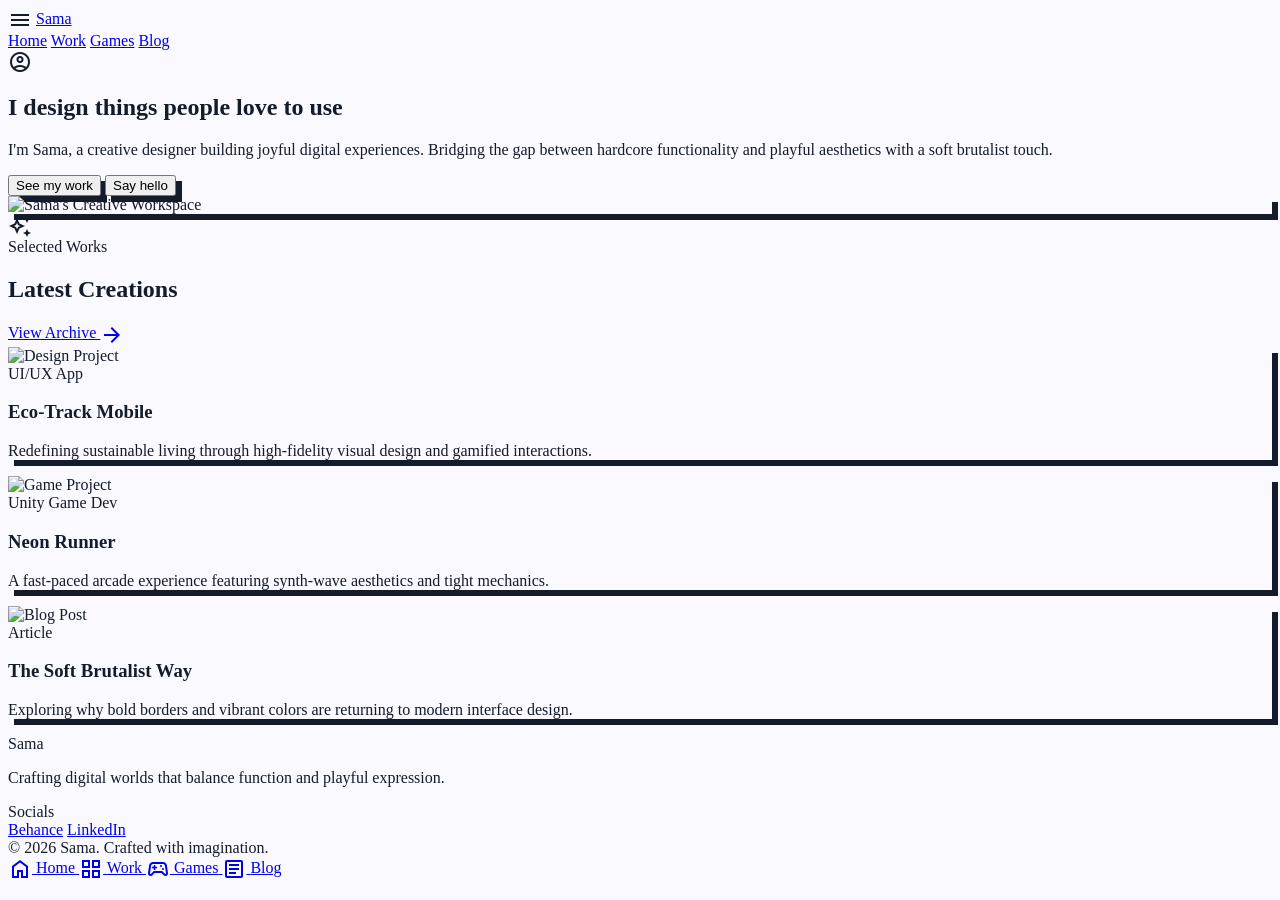
==== index.html @ e05d9c58 "fix spacing, socials and copyright on all pages" ====
<!DOCTYPE html>

<html class="light" lang="en"><head>
<meta charset="utf-8"/>
<meta content="width=device-width, initial-scale=1.0" name="viewport"/>
<title>Sama | Creative Portfolio</title>
<!-- Google Fonts -->
<link href="https://fonts.googleapis.com/css2?family=Syne:wght@700;800&amp;family=Plus+Jakarta+Sans:wght@400;600;700&amp;display=swap" rel="stylesheet"/>
<!-- Material Symbols -->
<link href="https://fonts.googleapis.com/css2?family=Material+Symbols+Outlined:wght,FILL@100..700,0..1&amp;display=swap" rel="stylesheet"/>
<link href="https://fonts.googleapis.com/css2?family=Material+Symbols+Outlined:wght,FILL@100..700,0..1&amp;display=swap" rel="stylesheet"/>
<script src="https://cdn.tailwindcss.com?plugins=forms,container-queries"></script>
<script id="tailwind-config">
  tailwind.config = {
    darkMode: "class",
    theme: {
      extend: {
        "colors": {
                "primary-container": "#6d28d9",
                "tertiary-fixed-dim": "#ffb0cd",
                "primary-fixed-dim": "#d3bbff",
                "tertiary-container": "#ab0467",
                "inverse-on-surface": "#edf0ff",
                "primary": "#5300b7",
                "on-primary": "#ffffff",
                "on-error": "#ffffff",
                "surface-container": "#e9edff",
                "surface": "#f9f9ff",
                "on-error-container": "#93000a",
                "tertiary": "#81004c",
                "surface-bright": "#f9f9ff",
                "inverse-surface": "#293040",
                "secondary-fixed-dim": "#4fdbc8",
                "surface-container-highest": "#dce2f7",
                "surface-container-high": "#e1e8fd",
                "secondary-fixed": "#71f8e4",
                "on-tertiary-fixed": "#3e0022",
                "surface-variant": "#dce2f7",
                "surface-container-lowest": "#ffffff",
                "tertiary-fixed": "#ffd9e4",
                "surface-container-low": "#f1f3ff",
                "outline-variant": "#ccc3d7",
                "on-tertiary-container": "#ffbcd4",
                "outline": "#7b7486",
                "on-surface": "#141b2b",
                "on-secondary-fixed": "#00201c",
                "on-primary-fixed": "#250059",
                "on-primary-container": "#dac5ff",
                "error": "#ba1a1a",
                "secondary-container": "#6df5e1",
                "on-tertiary-fixed-variant": "#8c0053",
                "inverse-primary": "#d3bbff",
                "on-primary-fixed-variant": "#5b00c5",
                "surface-dim": "#d3daef",
                "on-secondary": "#ffffff",
                "primary-fixed": "#ebddff",
                "background": "#f9f9ff",
                "secondary": "#006b5f",
                "on-secondary-fixed-variant": "#005048",
                "on-secondary-container": "#006f64",
                "on-background": "#141b2b",
                "on-surface-variant": "#4a4455",
                "surface-tint": "#7331df",
                "on-tertiary": "#ffffff",
                "error-container": "#ffdad6"
        },
        "borderRadius": {
                "DEFAULT": "1rem",
                "lg": "2rem",
                "xl": "3rem",
                "full": "9999px"
        },
        "spacing": {
                "base": "8px",
                "stack-gap": "32px",
                "container-padding": "24px",
                "section-gap": "120px",
                "grid-gutter": "24px",
                "max-width": "1280px"
        },
        "fontFamily": {
                "headline-md": ["Syne"],
                "headline-lg-mobile": ["Syne"],
                "display-xl": ["Syne"],
                "headline-lg": ["Syne"],
                "label-sm": ["Plus Jakarta Sans"],
                "body-lg": ["Plus Jakarta Sans"],
                "label-bold": ["Plus Jakarta Sans"],
                "body-md": ["Plus Jakarta Sans"]
        },
        "fontSize": {
                "headline-md": ["32px", {"lineHeight": "1.3", "fontWeight": "700"}],
                "headline-lg-mobile": ["32px", {"lineHeight": "1.2", "fontWeight": "700"}],
                "display-xl": ["72px", {"lineHeight": "1.1", "letterSpacing": "-0.02em", "fontWeight": "800"}],
                "headline-lg": ["48px", {"lineHeight": "1.2", "letterSpacing": "-0.01em", "fontWeight": "700"}],
                "label-sm": ["12px", {"lineHeight": "1.2", "fontWeight": "600"}],
                "body-lg": ["18px", {"lineHeight": "1.6", "fontWeight": "400"}],
                "label-bold": ["14px", {"lineHeight": "1.2", "fontWeight": "700"}],
                "body-md": ["16px", {"lineHeight": "1.6", "fontWeight": "400"}]
        }
      },
    },
  }
</script>
<style>
        .material-symbols-outlined {
            font-variation-settings: 'FILL' 0, 'wght' 400, 'GRAD' 0, 'opsz' 24;
            vertical-align: middle;
        }
        .soft-brutalist-shadow {
            box-shadow: 6px 6px 0px 0px #141b2b;
        }
        .soft-brutalist-shadow-hover:hover {
            box-shadow: 2px 2px 0px 0px #141b2b;
            transform: translate(4px, 4px);
        }
        .pill-button-transition {
            transition: all 0.2s cubic-bezier(0.4, 0, 0.2, 1);
        }
        body {
            background-color: #f9f9ff;
            color: #141b2b;
        }
    </style>
</head>
<body class="font-body-md overflow-x-hidden">
<!-- TopAppBar -->
<nav class="sticky top-0 w-full bg-surface/80 dark:bg-surface-dim/80 backdrop-blur-md border-b-2 border-on-surface dark:border-outline-variant z-50">
<div class="flex justify-between items-center px-grid-gutter py-4 max-w-max-width mx-auto">
<div class="flex items-center gap-4">
<span class="material-symbols-outlined text-primary" data-icon="menu">menu</span>
<a href="/index.html" class="font-headline-md text-headline-md font-bold text-on-surface dark:text-inverse-on-surface no-underline">Sama</a>
</div>
<!-- Desktop Nav -->
<div class="hidden md:flex items-center gap-8">
<a class="font-label-bold text-label-bold text-primary dark:text-primary-fixed-dim font-bold transition-colors duration-200" href="/index.html">Home</a>
<a class="font-label-bold text-label-bold text-on-surface-variant dark:text-surface-variant hover:text-secondary transition-colors duration-200" href="/work.html">Work</a>
<a class="font-label-bold text-label-bold text-on-surface-variant dark:text-surface-variant hover:text-secondary transition-colors duration-200" href="/games.html">Games</a>
<a class="font-label-bold text-label-bold text-on-surface-variant dark:text-surface-variant hover:text-secondary transition-colors duration-200" href="/blog.html">Blog</a>
</div>
<div class="flex items-center gap-2">
<span class="material-symbols-outlined text-primary" data-icon="account_circle">account_circle</span>
</div>
</div>
</nav>
<main class="max-w-max-width mx-auto px-grid-gutter">
<!-- Hero Section -->
<section class="mt-6 flex flex-col md:flex-row items-center gap-16 min-h-[716px]">
<div class="flex-1 space-y-stack-gap">
<h1 class="font-display-xl text-display-xl text-on-surface leading-tight">
                    I design things people <span class="text-primary italic">love</span> to use
                </h1>
<p class="font-body-lg text-body-lg text-on-surface-variant max-w-2xl">
                    I'm Sama, a creative designer building joyful digital experiences. Bridging the gap between hardcore functionality and playful aesthetics with a soft brutalist touch.
                </p>
<div class="flex flex-wrap gap-4">
<button class="pill-button-transition px-8 py-4 bg-primary text-on-primary rounded-full border-2 border-on-surface font-label-bold text-label-bold soft-brutalist-shadow hover:bg-secondary-fixed-dim hover:text-on-secondary-fixed active:translate-y-1">
                        See my work
                    </button>
<button class="pill-button-transition px-8 py-4 bg-surface text-primary rounded-full border-2 border-on-surface font-label-bold text-label-bold soft-brutalist-shadow hover:bg-tertiary-fixed hover:text-tertiary active:translate-y-1">
                        Say hello
                    </button>
</div>
</div>
<div class="flex-1 relative">
<div class="w-full aspect-square bg-secondary-container rounded-xl border-2 border-on-surface soft-brutalist-shadow overflow-hidden">
<img alt="Sama's Creative Workspace" class="w-full h-full object-cover" data-alt="A professional creative studio workspace with a high-end computer setup, vibrant neon lighting in teal and deep purple hues, and minimalist decor. The scene is captured in a high-contrast style with sharp edges and soft brutalist geometry, reflecting an energetic and modern design atmosphere. The lighting is low-key but punctuated by bright glowing accents, creating a sense of professional curiosity and technological warmth." src="https://lh3.googleusercontent.com/aida-public/[base64]"/>
</div>
<!-- Decorative element -->
<div class="absolute -bottom-6 -left-6 w-24 h-24 bg-tertiary-container border-2 border-on-surface rounded-full flex items-center justify-center animate-bounce">
<span class="material-symbols-outlined text-on-primary-container text-4xl" data-icon="auto_awesome">auto_awesome</span>
</div>
</div>
</section>
<!-- Featured Grid -->
<section class="mt-section-gap pb-section-gap">
<div class="flex justify-between items-end mb-stack-gap">
<div>
<span class="text-primary font-label-bold uppercase tracking-widest">Selected Works</span>
<h2 class="font-headline-lg text-headline-lg text-on-surface mt-2">Latest Creations</h2>
</div>
<a class="hidden md:flex items-center gap-2 text-primary font-label-bold hover:underline" href="#">
                    View Archive <span class="material-symbols-outlined" data-icon="arrow_forward">arrow_forward</span>
</a>
</div>
<div class="grid grid-cols-1 md:grid-cols-3 gap-grid-gutter">
<!-- Design Project Card -->
<div class="group bg-surface-container-lowest border-2 border-on-surface rounded-lg overflow-hidden soft-brutalist-shadow soft-brutalist-shadow-hover transition-all duration-300">
<div class="aspect-[4/3] overflow-hidden border-b-2 border-on-surface">
<img alt="Design Project" class="w-full h-full object-cover group-hover:scale-110 transition-transform duration-500" data-alt="A sophisticated mobile app interface displayed on a high-resolution screen with vibrant gradients of pink and deep purple. The UI features extreme rounded corners and bold black borders, reflecting a soft brutalist aesthetic. The composition is clean and focused, with generous white space around the device, set in a bright, modern studio environment with professional soft-box lighting." src="https://lh3.googleusercontent.com/aida-public/[base64]"/>
</div>
<div class="p-container-padding space-y-4">
<div class="flex gap-2">
<span class="px-3 py-1 rounded-full border border-primary text-primary bg-primary/10 font-label-sm text-label-sm">UI/UX</span>
<span class="px-3 py-1 rounded-full border border-secondary text-secondary bg-secondary/10 font-label-sm text-label-sm">App</span>
</div>
<h3 class="font-headline-md text-headline-md text-on-surface">Eco-Track Mobile</h3>
<p class="text-on-surface-variant font-body-md">Redefining sustainable living through high-fidelity visual design and gamified interactions.</p>
</div>
</div>
<!-- Game Card -->
<div class="group bg-surface-container-lowest border-2 border-on-surface rounded-lg overflow-hidden soft-brutalist-shadow soft-brutalist-shadow-hover transition-all duration-300">
<div class="aspect-[4/3] overflow-hidden border-b-2 border-on-surface bg-secondary-container">
<img alt="Game Project" class="w-full h-full object-cover group-hover:scale-110 transition-transform duration-500" data-alt="A stylized retro-inspired 2D video game scene with vibrant pixel art. The environment features a surreal landscape with teal trees and a deep purple sky. Bold outlines define the characters and objects, adhering to a modern soft-brutalist game design style. The mood is playful and energetic, illuminated by a warm ambient glow that suggests a sense of adventure and discovery." src="https://lh3.googleusercontent.com/aida-public/[base64]"/>
</div>
<div class="p-container-padding space-y-4">
<div class="flex gap-2">
<span class="px-3 py-1 rounded-full border border-tertiary text-tertiary bg-tertiary/10 font-label-sm text-label-sm">Unity</span>
<span class="px-3 py-1 rounded-full border border-on-surface text-on-surface bg-on-surface/5 font-label-sm text-label-sm">Game Dev</span>
</div>
<h3 class="font-headline-md text-headline-md text-on-surface">Neon Runner</h3>
<p class="text-on-surface-variant font-body-md">A fast-paced arcade experience featuring synth-wave aesthetics and tight mechanics.</p>
</div>
</div>
<!-- Blog Post Card -->
<div class="group bg-surface-container-lowest border-2 border-on-surface rounded-lg overflow-hidden soft-brutalist-shadow soft-brutalist-shadow-hover transition-all duration-300">
<div class="aspect-[4/3] overflow-hidden border-b-2 border-on-surface bg-tertiary-fixed">
<img alt="Blog Post" class="w-full h-full object-cover group-hover:scale-110 transition-transform duration-500" data-alt="A minimalist composition showing a clean, open notebook and a high-end fountain pen on a light grey textured surface. The scene is illuminated by natural side-lighting, creating soft shadows. The overall aesthetic is professional and thoughtful, with pops of amber and teal from nearby design tools. It represents a designer's creative process and intellectual exploration." src="https://lh3.googleusercontent.com/aida-public/[base64]"/>
</div>
<div class="p-container-padding space-y-4">
<div class="flex gap-2">
<span class="px-3 py-1 rounded-full border border-primary text-primary bg-primary/10 font-label-sm text-label-sm">Article</span>
</div>
<h3 class="font-headline-md text-headline-md text-on-surface">The Soft Brutalist Way</h3>
<p class="text-on-surface-variant font-body-md">Exploring why bold borders and vibrant colors are returning to modern interface design.</p>
</div>
</div>
</div>
</section>
</main>
<!-- Footer -->
<footer class="w-full rounded-t-lg bg-surface-container dark:bg-inverse-surface border-t-2 border-on-surface dark:border-outline-variant mt-section-gap">
<div class="flex flex-col md:flex-row justify-between items-center px-grid-gutter py-stack-gap max-w-max-width mx-auto">
<div class="mb-8 md:mb-0 text-center md:text-left">
<span class="font-headline-md text-headline-md text-on-surface block mb-2">Sama</span>
<p class="font-body-md text-body-md text-on-surface-variant max-w-xs">Crafting digital worlds that balance function and playful expression.</p>
</div>
<div class="flex gap-12">
<div class="flex flex-col gap-4">
<span class="font-label-bold text-label-bold uppercase text-on-surface-variant">Socials</span>
<div class="flex flex-col gap-2">
<a class="text-on-surface-variant hover:text-tertiary transition-all hover:-translate-y-1" href="https://www.behance.net/sr255" target="_blank" rel="noopener noreferrer">Behance</a>
<a class="text-on-surface-variant hover:text-tertiary transition-all hover:-translate-y-1" href="https://www.linkedin.com/in/samanwita-rabha/" target="_blank" rel="noopener noreferrer">LinkedIn</a>
</div>
</div>
</div>
<div class="mt-8 md:mt-0 text-center md:text-right">
<span class="font-body-md text-body-md text-on-surface-variant">© 2026 Sama. Crafted with imagination.</span>
</div>
</div>
</footer>
<!-- BottomNavBar (Mobile Only) -->
<div class="fixed bottom-0 left-0 w-full z-50 flex justify-around items-center px-4 py-3 bg-surface/90 backdrop-blur-lg border-t-2 border-on-surface dark:border-outline-variant md:hidden shadow-[0_-4px_0_0_rgba(0,0,0,0.05)]">
<a href="/index.html" class="flex flex-col items-center justify-center bg-primary-container text-on-primary-container rounded-full px-4 py-1 border-2 border-on-surface scale-95 transition-transform duration-100">
<span class="material-symbols-outlined" data-icon="home">home</span>
<span class="font-label-bold text-label-bold">Home</span>
</a>
<a href="/work.html" class="flex flex-col items-center justify-center text-on-surface-variant hover:bg-secondary-container dark:hover:bg-on-secondary-fixed-variant transition-colors">
<span class="material-symbols-outlined" data-icon="grid_view">grid_view</span>
<span class="font-label-bold text-label-bold">Work</span>
</a>
<a href="/games.html" class="flex flex-col items-center justify-center text-on-surface-variant hover:bg-secondary-container dark:hover:bg-on-secondary-fixed-variant transition-colors">
<span class="material-symbols-outlined" data-icon="sports_esports">sports_esports</span>
<span class="font-label-bold text-label-bold">Games</span>
</a>
<a href="/blog.html" class="flex flex-col items-center justify-center text-on-surface-variant hover:bg-secondary-container dark:hover:bg-on-secondary-fixed-variant transition-colors">
<span class="material-symbols-outlined" data-icon="article">article</span>
<span class="font-label-bold text-label-bold">Blog</span>
</a>
</div>
<!-- Micro-interaction Script -->
<script>
        document.querySelectorAll('button, a').forEach(el => {
            el.addEventListener('mousedown', () => {
                el.classList.add('translate-y-0.5');
            });
            el.addEventListener('mouseup', () => {
                el.classList.remove('translate-y-0.5');
            });
        });
    </script>
</body></html>
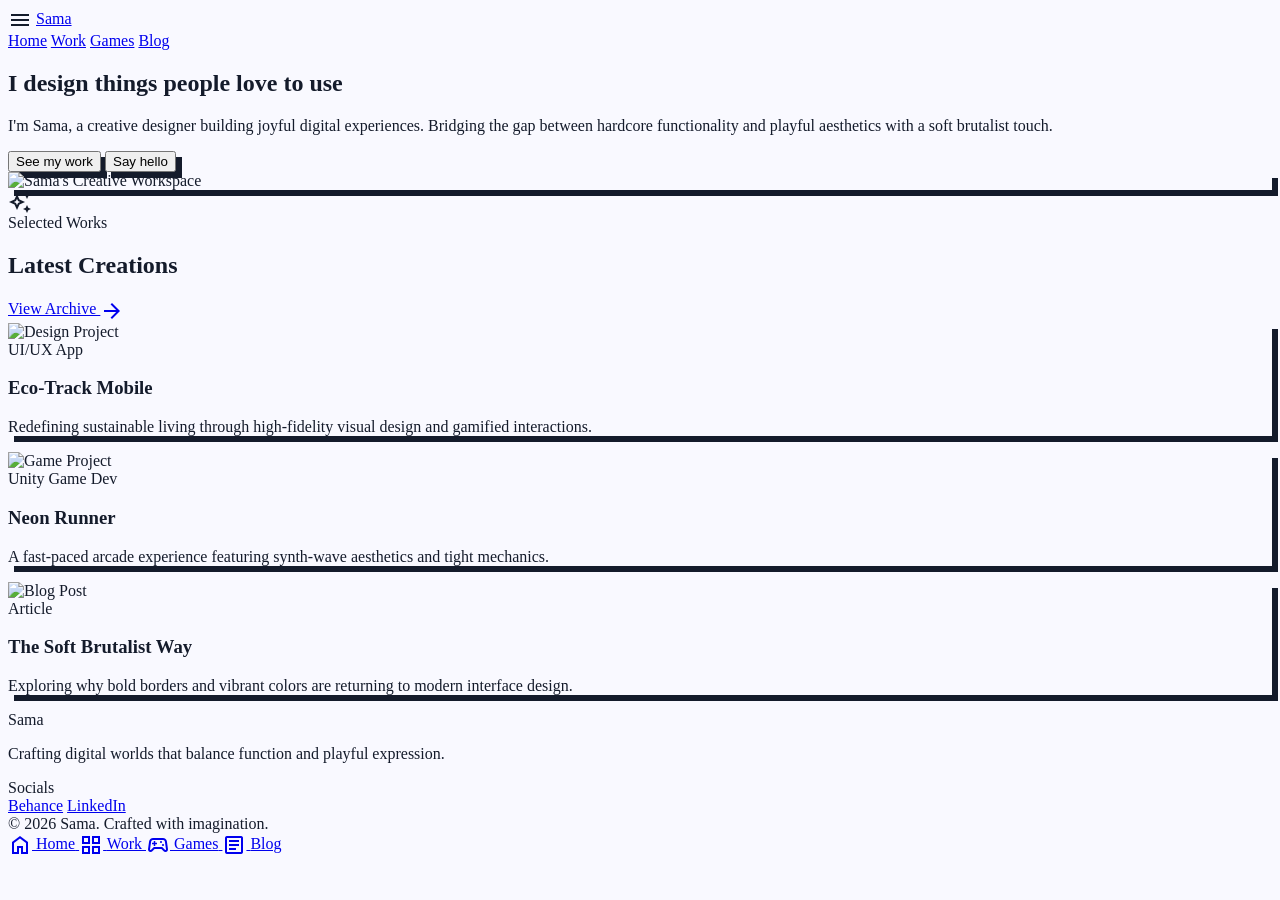
==== commit ed144626: "remove placeholder profile icon from navbar" ====
--- a/index.html
+++ b/index.html
@@ -138,14 +138,12 @@
 <a class="font-label-bold text-label-bold text-on-surface-variant dark:text-surface-variant hover:text-secondary transition-colors duration-200" href="/games.html">Games</a>
 <a class="font-label-bold text-label-bold text-on-surface-variant dark:text-surface-variant hover:text-secondary transition-colors duration-200" href="/blog.html">Blog</a>
 </div>
-<div class="flex items-center gap-2">
-<span class="material-symbols-outlined text-primary" data-icon="account_circle">account_circle</span>
 </div>
 </div>
 </nav>
 <main class="max-w-max-width mx-auto px-grid-gutter">
 <!-- Hero Section -->
-<section class="mt-6 flex flex-col md:flex-row items-center gap-16 min-h-[716px]">
+<section class="mt-2 flex flex-col md:flex-row items-center gap-16 min-h-[716px]">
 <div class="flex-1 space-y-stack-gap">
 <h1 class="font-display-xl text-display-xl text-on-surface leading-tight">
                     I design things people <span class="text-primary italic">love</span> to use
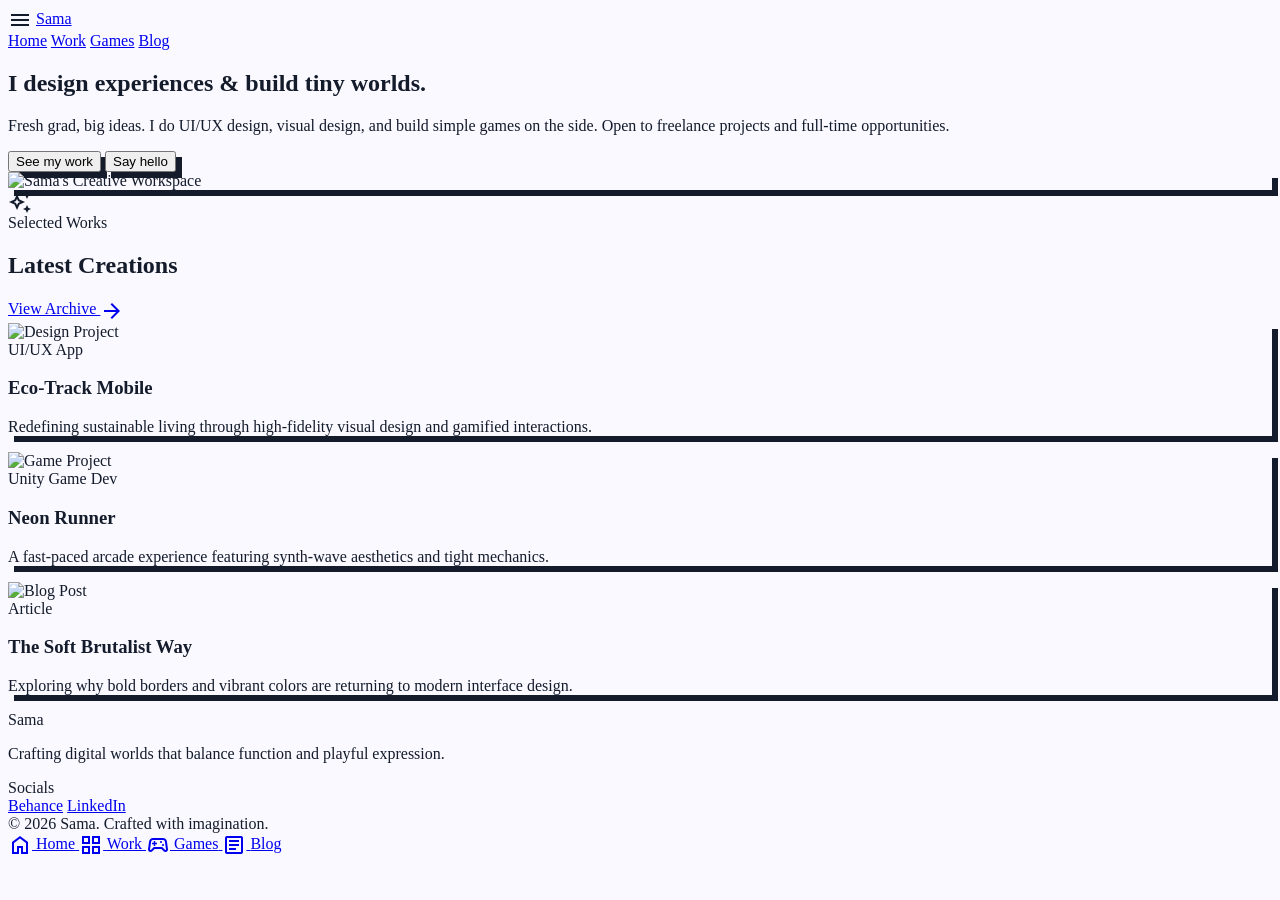
==== commit 427c6bad: "update hero copy to reflect real background" ====
--- a/index.html
+++ b/index.html
@@ -146,10 +146,10 @@
 <section class="mt-2 flex flex-col md:flex-row items-center gap-16 min-h-[716px]">
 <div class="flex-1 space-y-stack-gap">
 <h1 class="font-display-xl text-display-xl text-on-surface leading-tight">
-                    I design things people <span class="text-primary italic">love</span> to use
+                    I design experiences & build tiny <span class="text-primary italic">worlds</span>.
                 </h1>
 <p class="font-body-lg text-body-lg text-on-surface-variant max-w-2xl">
-                    I'm Sama, a creative designer building joyful digital experiences. Bridging the gap between hardcore functionality and playful aesthetics with a soft brutalist touch.
+                    Fresh grad, big ideas. I do UI/UX design, visual design, and build simple games on the side. Open to freelance projects and full-time opportunities.
                 </p>
 <div class="flex flex-wrap gap-4">
 <button class="pill-button-transition px-8 py-4 bg-primary text-on-primary rounded-full border-2 border-on-surface font-label-bold text-label-bold soft-brutalist-shadow hover:bg-secondary-fixed-dim hover:text-on-secondary-fixed active:translate-y-1">
